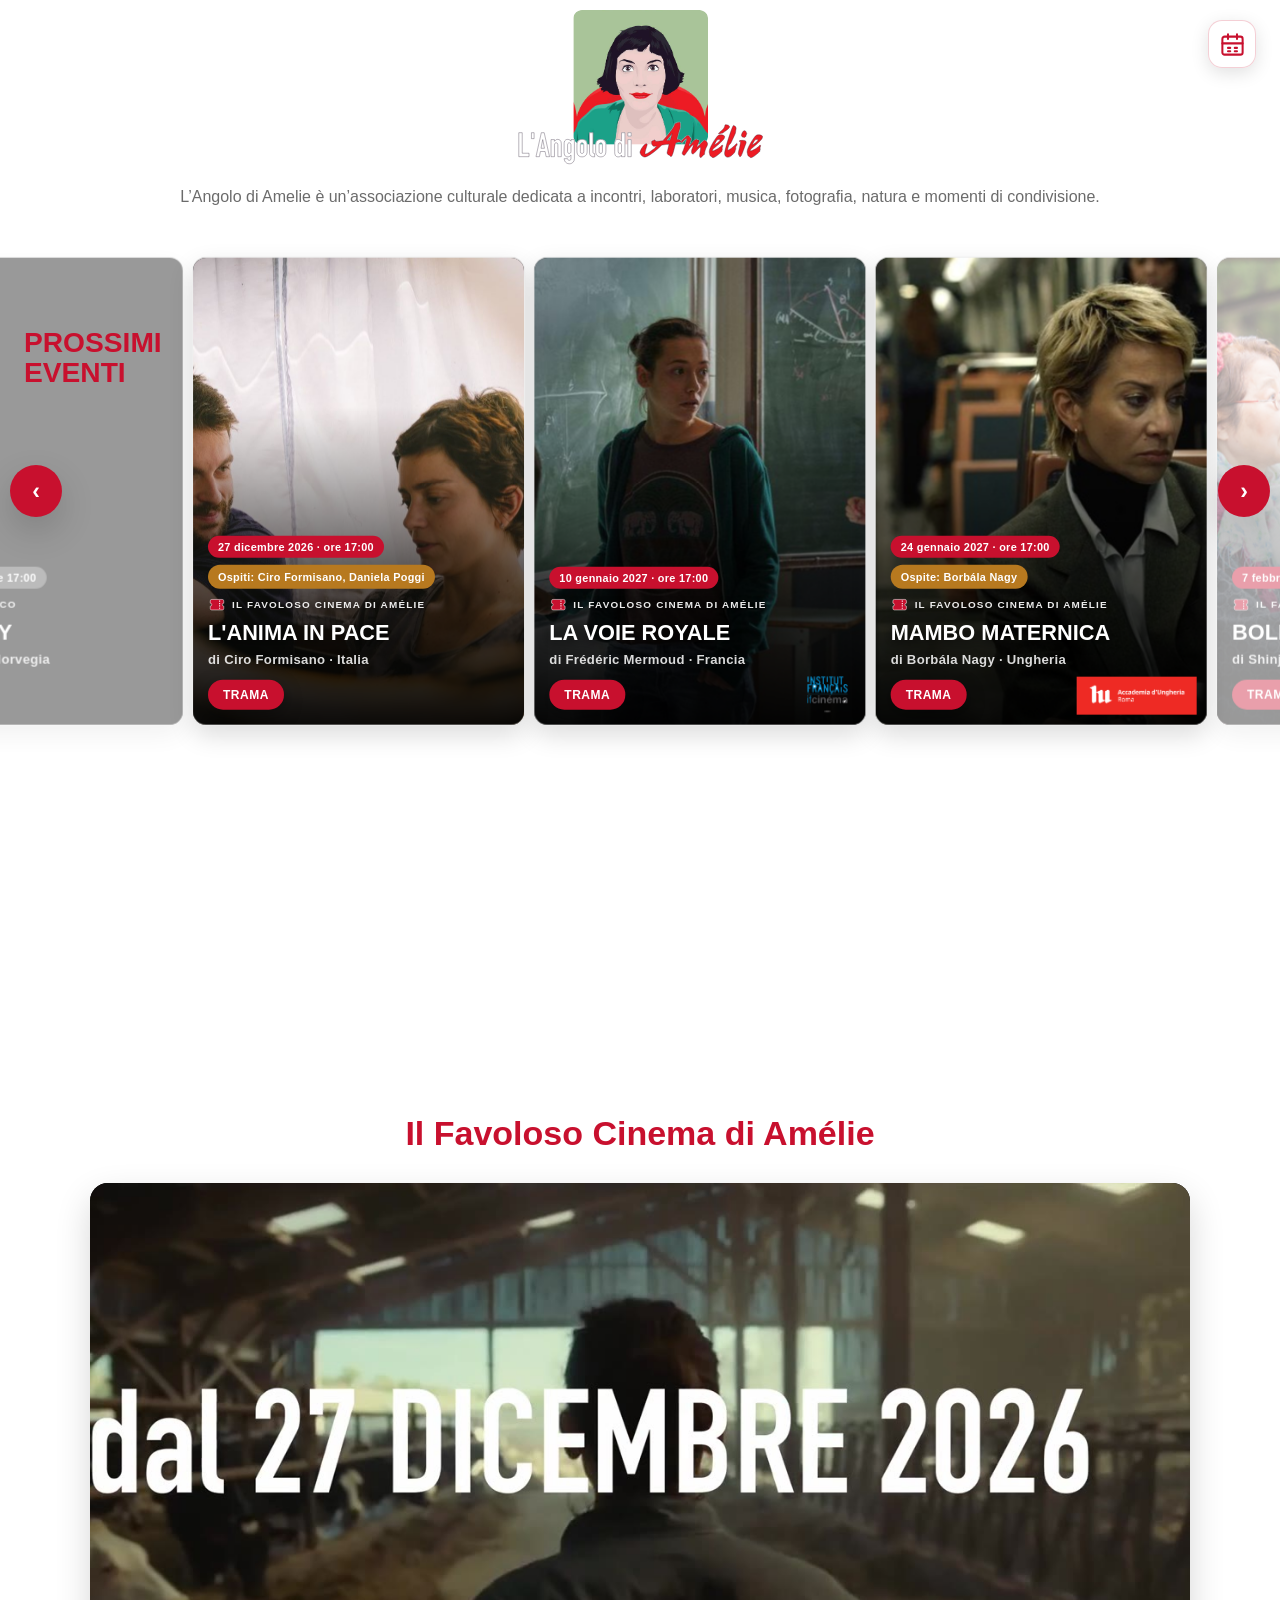
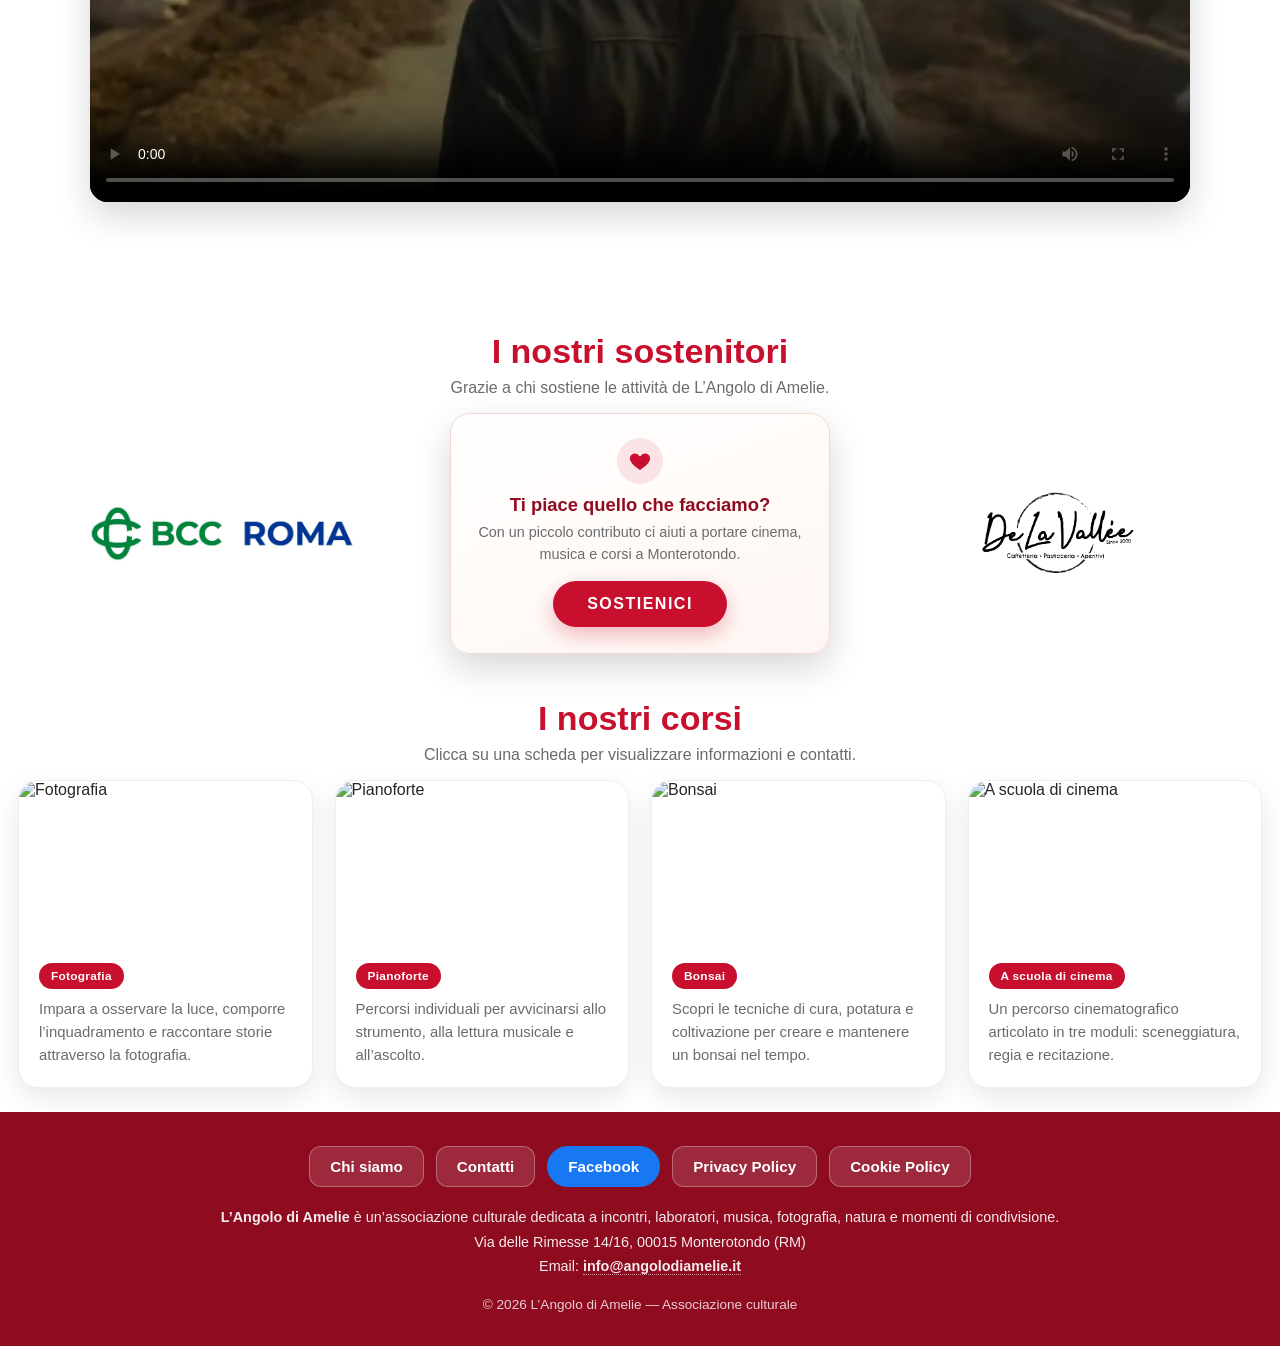
==== index.html @ 2b1092cf "Eventi da un foglio Google pubblicato come CSV - FOGLIO_EVENTI in eventi.js: indirizzo del foglio pu" ====
<!doctype html>
<html lang="it">
<head>
<meta charset="utf-8">
<meta name="viewport" content="width=device-width, initial-scale=1">
<title>L'Angolo di Amelie — Eventi e corsi</title>
<!-- Anteprima di condivisione -->
<meta property="og:type" content="website">
<meta property="og:locale" content="it_IT">
<meta property="og:site_name" content="L’Angolo di Amelie">
<meta property="og:title" content="L’Angolo di Amelie">
<meta property="og:description" content="Cinema, musica, corsi e incontri: scopri la programmazione e le attività dell’associazione.">
<meta property="og:url" content="https://angolodiamelie.it/">
<meta property="og:image" content="https://angolodiamelie.it/anteprima-social.png">
<meta property="og:image:type" content="image/png">
<meta property="og:image:width" content="1200">
<meta property="og:image:height" content="630">
<meta property="og:image:alt" content="Logo L’Angolo di Amelie su fondo bianco">
<link rel="icon" type="image/png" href="L-angolo-di-Amelie_favicon.png">
<link rel="apple-touch-icon" href="L-angolo-di-Amelie_favicon.png">
<link rel="stylesheet" href="comune.css?v=20261127a">
<link rel="stylesheet" href="home.css?v=20261127a">
<script data-goatcounter="https://moondoglies.goatcounter.com/count" async src="https://gc.zgo.at/count.js"></script>
</head>
<body>
<div class="intro-overlay" id="introOverlay">
  <div class="intro-logo" role="img" aria-label="L’Angolo di Amelie"></div>
</div>
<header>
  <div class="header-inner">
    <div class="logo">
      <div class="logo-bg" id="logoBg" role="img" aria-label="L’Angolo di Amelie"></div>
    </div>
  </div>
  <a id="headerCalendar" class="header-btn" href="eventi.html" aria-label="Tutti gli eventi" title="Calendario degli eventi"><svg xmlns="http://www.w3.org/2000/svg" viewBox="0 0 24 24" fill="none" stroke="currentColor" stroke-width="1.8" stroke-linecap="round" stroke-linejoin="round" aria-hidden="true" focusable="false"><rect x="3" y="5" width="18" height="16" rx="2"/><path d="M16 3v4M8 3v4M3 11h18M8 15h2M14 15h2M8 18h2M14 18h2"/></svg></a>
</header>
<main>
  <!-- 1ª sezione: eventi -->
  <section class="home-events home-panel" id="home-eventi" aria-label="Eventi">
    <div class="page-title">
      <p>L’Angolo di Amelie è un’associazione culturale dedicata a incontri, laboratori, musica, fotografia, natura e momenti di condivisione.</p>
    </div>
    <div class="carousel-zone" id="carouselZone" role="region" aria-label="Programmazione eventi">
      <h2 class="carousel-label" id="carouselLabel"><button type="button" id="resetCarousel" aria-label="Torna al primo evento futuro">Prossimi eventi</button></h2>
      <button class="nav-arrow prev" id="prevBtn" type="button" aria-label="Evento precedente">‹</button>
      <div class="track" id="track"></div>
      <button class="nav-arrow next" id="nextBtn" type="button" aria-label="Evento successivo">›</button>
    </div>
  </section>

  <!-- Qui compare la sezione "video in evidenza", solo se impostata in eventi.js -->

  <!-- 2ª sezione: sostenitori + corsi (+ footer su desktop) -->
  <div class="home-finale home-panel" id="home-finale">
    <div class="home-finale-contenuto">
      <section class="sostenitori-e-section" id="home-sostenitori" aria-labelledby="titoloSostenitori">
        <div class="section-title">
          <h2 id="titoloSostenitori">I nostri sostenitori</h2>
          <p>Grazie a chi sostiene le attività de L’Angolo di Amelie.</p>
        </div>
        <div class="sostenitori-e-grid" id="sostenitoriEGrid"></div>
      </section>
      <section class="corsi" id="home-corsi" aria-labelledby="titoloCorsi">
        <div class="section-title">
          <h2 id="titoloCorsi">I nostri corsi</h2>
          <p>Clicca su una scheda per visualizzare informazioni e contatti.</p>
        </div>
        <div class="course-grid"></div>
      </section>
    </div>
  </div>
</main>
<footer></footer>
<script src="eventi.js?v=20261127a"></script>
<script src="comune.js?v=20261127a"></script>
<!-- home, corsi e dona partono quando gli eventi sono pronti (dal foglio Google o da eventi.js) -->
<script>avviaScriptDopoEventi(['home.js?v=20261127a','corsi.js?v=20261127a','dona.js?v=20261127a']);</script>
</body>
</html>
---- comune.css ----
/* Stili condivisi da tutte le pagine del sito */
:root{
  --logo-sito:url("L-angolo-di-Amelie_logo2.svg");
  --rosso:#c8102e;
  --rosso-scuro:#8e0b20;
  --ambra:#b7791f;
  --bianco:#fff;
  --testo:#262626;
  --grigio:#6b6b6b;
  --ombra:0 14px 35px rgba(0,0,0,.16);
  --font-titoli:"Helvetica", "Helvetica Neue", Arial, sans-serif;
  --font-dettagli:"Futura", "Futura PT", "Century Gothic", "Avenir Next", Arial, sans-serif;
}
*{box-sizing:border-box}
html{-webkit-text-size-adjust:100%;text-size-adjust:100%;}
body{margin:0;color:var(--testo);background:var(--bianco);font-family:var(--font-dettagli);min-height:100vh;display:flex;flex-direction:column;}
a{color:inherit;text-decoration:none}
button{font-family:var(--font-dettagli)}
h1,h2,h3{font-family:var(--font-titoli);}

/* Header con logo che sfuma allo scroll */
header{position:fixed;top:0;left:0;right:0;z-index:100;background:transparent;color:#fff;box-shadow:none;pointer-events:none;}
.header-inner{max-width:3840px;margin:auto;padding:10px 20px;display:flex;align-items:center;justify-content:center;gap:16px;}
.logo{flex:1;min-width:0;display:flex;align-items:center;justify-content:center;}
/* Logo unico per tutte le pagine (header e animazione di apertura): per cambiarlo modifica --logo-sito in :root */
.logo-bg{position:relative;width:100%;max-width:560px;height:clamp(160px, 12vw, 200px);background-image:var(--logo-sito);background-size:contain;background-repeat:no-repeat;background-position:center;opacity:1;transition:opacity .12s linear;will-change:opacity;}

@media(max-width:760px){.logo-bg{max-width:100%}}

/* Pulsante tondo in alto a destra (calendario in home, casa nella pagina eventi) */
.header-btn{position:absolute;top:calc(20px + env(safe-area-inset-top,0px));right:calc(24px + env(safe-area-inset-right,0px));width:48px;height:48px;display:flex;align-items:center;justify-content:center;pointer-events:auto;color:var(--rosso);background:rgba(255,255,255,.94);border:1px solid rgba(200,16,46,.2);border-radius:14px;box-shadow:0 5px 18px rgba(0,0,0,.12);transition:transform .2s ease,background .2s ease,color .2s ease}
.header-btn svg{width:27px;height:27px;display:block}
.header-btn:hover{transform:translateY(-2px);background:var(--rosso);color:#fff}
.header-btn:focus-visible{outline:3px solid var(--rosso);outline-offset:4px}
body.card-aperta .header-btn{pointer-events:none}
@media(max-width:760px){.header-btn{top:calc(14px + env(safe-area-inset-top,0px));right:calc(14px + env(safe-area-inset-right,0px));width:44px;height:44px}}
@media(prefers-reduced-motion:reduce){.header-btn{transition:none}.header-btn:hover{transform:none}}

/* Footer */
footer{background:var(--rosso-scuro);color:#fff;padding:34px 20px;text-align:center;margin-top:auto;}
.footer-links{display:flex;justify-content:center;flex-wrap:wrap;gap:12px;margin-bottom:18px;}
.footer-links a,.footer-links button{font:inherit;font-family:var(--font-dettagli);color:#fff;background:rgba(255,255,255,.13);border:1px solid rgba(255,255,255,.3);padding:11px 20px;border-radius:12px;font-weight:700;font-size:.95rem;transition:.2s;cursor:pointer;}
.footer-links a:hover,.footer-links button:hover{background:#fff;color:var(--rosso-scuro)}
.footer-links a:focus-visible,.footer-links button:focus-visible{outline:2px solid #fff;outline-offset:3px;}
.footer-info{font-size:.9rem;opacity:.92;line-height:1.7}
.footer-info a{border-bottom:1px dotted rgba(255,255,255,.6)}
.footer-copy{margin:18px 0 0;font-size:.85rem;opacity:.8}
.email-link{color:#fff;font-weight:700;border-bottom:1px dotted rgba(255,255,255,.6);}
.facebook-btn{background:#1877F2;color:#fff;border:1px solid #1877F2;border-radius:999px;padding:11px 20px;font-weight:700;display:inline-block;}
.facebook-btn:hover{background:#166fe5;color:#fff;border-color:#166fe5;}
.footer-links a.facebook-btn{background:#1877F2;color:#fff;border-color:#1877F2;border-radius:999px;}
.footer-links a.facebook-btn:hover{background:#166fe5;color:#fff;border-color:#166fe5;}
.legal-box a.facebook-btn{color:#fff;}
.contatti-riga{display:flex;align-items:center;gap:10px;flex-wrap:wrap;}
.seguici-su{color:var(--grigio);font-weight:400;}

/* Finestre: Chi siamo, Contatti, Privacy, Cookie */
.legal-overlay{position:fixed;inset:0;z-index:200;display:none;align-items:center;justify-content:center;padding:20px;background:rgba(0,0,0,.65);}
.legal-overlay.open{display:flex;}
.legal-box{position:relative;background:#fff;color:var(--testo);width:min(820px, 100%);max-height:82vh;overflow-y:auto;-webkit-overflow-scrolling:touch;border-radius:18px;padding:clamp(20px,4vw,36px);box-shadow:0 30px 80px rgba(0,0,0,.35);}
.legal-box h2{color:var(--rosso);margin:0 0 18px;font-size:clamp(22px,3.5vw,30px);}
.legal-box h3{color:var(--rosso-scuro);margin:22px 0 8px;font-size:1.1rem;}
.legal-box p,.legal-box li{font-size:.95rem;line-height:1.65;color:#444;}
.legal-box ul{padding-left:20px;margin:8px 0;}
.legal-box a{color:var(--rosso);font-weight:700;}
.legal-close-btn{position:absolute;top:12px;right:12px;width:38px;height:38px;border:0;border-radius:50%;background:var(--rosso);color:#fff;font-size:22px;font-weight:800;line-height:1;cursor:pointer;box-shadow:0 6px 18px rgba(0,0,0,.25);}
.legal-close-btn:hover{background:var(--rosso-scuro);}
.legal-close{margin-top:24px;background:var(--rosso);color:#fff;border:0;padding:12px 22px;border-radius:999px;font-weight:800;letter-spacing:.5px;text-transform:uppercase;cursor:pointer;}
.legal-close:hover{background:var(--rosso-scuro);}
.legal-box a.statuto-btn{display:inline-block;background:var(--rosso);color:#fff;padding:12px 24px;border-radius:999px;font-weight:800;}
.legal-box a.statuto-btn:hover{background:var(--rosso-scuro);}

/* Loghi aggiuntivi degli eventi (patrocini, partner) */
.card-altri-loghi{width:100%;max-width:100%;min-width:0;grid-column:1 / -1;margin-top:18px;overflow-x:auto;overscroll-behavior-x:contain;direction:rtl;-webkit-overflow-scrolling:touch;}
.card-altri-loghi-fila{display:flex;flex-wrap:nowrap;align-items:center;justify-content:flex-end;gap:12px;width:max-content;min-width:100%;direction:ltr;}
.card-altri-loghi-fila img{display:block;position:static;flex:0 0 auto;width:auto;height:44px;max-width:120px;object-fit:contain;transform:none;}
.card-altri-loghi:focus-visible{outline:2px solid var(--rosso);outline-offset:-2px;}

/* Rassegna: riga con icona del biglietto e nome, sopra il titolo della card.
   Il colore viene da coloriRassegne in eventi.js; senza colore si usa il rosso del sito. */
.riga-rassegna{display:inline-flex;align-items:center;gap:6px;margin:0;font-family:var(--font-dettagli);font-size:.68rem;font-weight:800;letter-spacing:1.2px;line-height:1.2;text-transform:uppercase;color:var(--scritta-rassegna,var(--rosso));}
.riga-rassegna svg{width:20px;height:20px;flex:none;display:block;}
.riga-rassegna .biglietto-forma{fill:var(--colore-rassegna,var(--rosso));}
.riga-rassegna .biglietto-perforazione{fill:none;stroke:#fff;stroke-width:1.4;stroke-dasharray:1.6 1.6;}
.testo-nascosto{position:absolute;width:1px;height:1px;margin:-1px;padding:0;overflow:hidden;clip:rect(0 0 0 0);white-space:nowrap;border:0;}
---- home.css ----
/* Stili della home page (index.html). Gli stili comuni sono in comune.css */
body.card-aperta{overflow:hidden;}
body.card-aperta .carousel-zone{touch-action:auto;perspective:none;filter:blur(8px);pointer-events:none;transition:filter .3s ease;}
body.card-aperta header,body.card-aperta footer,body.card-aperta main > *:not(.carousel-zone){filter:blur(8px);pointer-events:none;transition:filter .3s ease;}
.intro-overlay{position:fixed;inset:0;z-index:999;background:var(--bianco);display:flex;align-items:center;justify-content:center;flex-direction:column;gap:18px;transition:opacity .8s ease, visibility .8s ease;}
/* Presentazione (?presentazione): prima il vecchio logo, poi quello nuovo, poi il sito */
.intro-overlay.presentazione{cursor:none;}
.intro-overlay.presentazione .intro-logo{animation:none;opacity:0;transition:opacity .75s ease .45s;}
.intro-overlay.presentazione.logo-nuovo .intro-logo{opacity:1;}
.intro-logo-vecchio{position:fixed;display:block;transform-origin:0 0;opacity:0;pointer-events:none;
  transition:transform .9s cubic-bezier(.65,0,.35,1),opacity .6s ease;}
.intro-logo-vecchio.pronto{opacity:1;}
.intro-vecchio-img{position:absolute;inset:0;width:100%;height:100%;display:block;}
/* Sala in bianco e nero attorno al vecchio logo: il disegno va da -2400 a 3000 in larghezza e da -700 a 1600
   in altezza, nelle unità del vecchio logo (600×843), quindi si posiziona in percentuale rispetto al logo */
.intro-sala{position:absolute;left:-400%;top:-83.037%;width:900%;height:272.835%;max-width:none;display:block;transition:opacity .45s ease;}
/* (la fila davanti è nel codice dopo il logo, quindi viene disegnata sopra di esso) */
.intro-overlay.logo-nuovo .intro-sala{opacity:0;}
/* alla prima pressione: il vecchio logo scivola sopra l'illustrazione del logo nuovo e sfuma in esso */
.intro-overlay.logo-nuovo .intro-logo-vecchio{opacity:0;transition:transform .9s cubic-bezier(.65,0,.35,1),opacity .7s ease .55s;}

/* Chiusura dell'intro in due tempi: prima il logo si dissolve, poi lo sfondo bianco sfuma e svela il sito */
.intro-overlay.hidden{opacity:0;visibility:hidden;pointer-events:none;transition:opacity .8s ease .45s, visibility 0s linear 1.25s;}
.intro-overlay.hidden .intro-logo{animation:dissolvenzaLogo .7s ease forwards;}
@keyframes dissolvenzaLogo{from{opacity:1;transform:scale(1)}to{opacity:0;transform:scale(1.06)}}
@media(prefers-reduced-motion:reduce){
  .intro-overlay.hidden .intro-logo{animation:none;opacity:0}
  .intro-logo-vecchio,.intro-overlay.logo-nuovo .intro-logo-vecchio{transition:opacity .4s ease}
}
.intro-logo{width:min(86vw,640px);height:clamp(160px,34vh,380px);background-image:var(--logo-sito);background-size:contain;background-repeat:no-repeat;background-position:center;animation:comparsaLogo 1s ease both;}
@keyframes comparsaLogo{from{opacity:0;transform:translateY(12px)}to{opacity:1;transform:translateY(0)}}
.card h3,.page-title h2,.section-title h2,.course-card h3{font-family:var(--font-titoli);}
small,p,span,a,button,.card-date,.card-ospiti,.card p,.place,.course-card p,.social-caption,.hint,.footer-links a{font-family:var(--font-dettagli);}
main{width:100%;max-width:3840px;margin:0 auto;padding:calc(clamp(160px, 12vw, 200px) + 28px) 18px 70px;flex:1;}
.page-title{text-align:center;margin-bottom:2px;}
.page-title h2{color:var(--rosso);margin:0 0 8px;font-size:clamp(24px,4vw,38px)}
.page-title p{margin:0;color:var(--grigio)}
.carousel-zone{position:relative;height:clamp(520px, 78vh, 660px);display:flex;align-items:center;justify-content:center;perspective:1400px;overflow:hidden;touch-action:pan-y;}
.track{position:relative;width:100%;height:100%;transform-style:preserve-3d}
.card{position:absolute;left:50%;top:50%;width:var(--card-w);height:auto;background:#fff;color:var(--testo);border-radius:14px;box-shadow:var(--ombra);overflow:hidden;cursor:pointer;border:1px solid #eee;transition:transform .55s cubic-bezier(.22,.68,.32,1), opacity .45s, filter .45s, box-shadow .45s, width .45s;transform:translate(-50%,-50%);transform-style:preserve-3d;backface-visibility:hidden;-webkit-backface-visibility:hidden;will-change:transform, opacity;touch-action:pan-y;}
.card-poster{position:relative;aspect-ratio:2 / 3;background:#000;overflow:hidden;transform:translateZ(0);backface-visibility:hidden;-webkit-backface-visibility:hidden;will-change:transform, opacity;}
.card-poster img,.card-poster video{width:100%;height:100%;object-fit:cover;display:block;backface-visibility:hidden;-webkit-backface-visibility:hidden;transform:translateZ(0);}
.card-video-poster,.card-video{position:absolute;inset:0;width:100%;height:100%;object-fit:cover;display:block;transition:opacity .45s ease;backface-visibility:hidden;-webkit-backface-visibility:hidden;transform:translateZ(0);}
.card-video{opacity:0;z-index:1;}
.card-video.playing{opacity:1;}
/* Zoom del trailer (zoomVideo in eventi.js): nasconde le bande nere incise nel file.
   Nella card aperta (larga e bassa) il video è già tagliato sopra e sotto, quindi niente zoom. */
.card:not(.expanded) .card-video{transform:translateZ(0) scale(var(--zoom-video,1));}
.card-video-poster{z-index:2;}
.card-video-poster.hidden{opacity:0;pointer-events:none;}
.card-slideshow{position:absolute;inset:0;overflow:hidden;}
.card-slideshow img{position:absolute;inset:0;width:100%;height:100%;object-fit:cover;opacity:0;transition:opacity .8s ease;}
.card-slideshow img.attivo{opacity:1;}
.card-poster::after{content:"";position:absolute;inset:0;background:linear-gradient(to top, rgba(0,0,0,.94) 0%, rgba(0,0,0,.6) 34%, rgba(0,0,0,0) 68%);z-index:3;transform:translateZ(0);will-change:opacity;}
.card-info{position:absolute;left:0;right:0;bottom:0;padding:16px 15px 15px;display:grid;grid-template-columns:minmax(0,1fr);gap:7px;justify-items:start;z-index:4;isolation:isolate;transform:translateZ(1px);backface-visibility:hidden;-webkit-backface-visibility:hidden;will-change:transform, opacity;}
.card-date{width:max-content;background:var(--rosso);color:#fff;padding:5px 10px;border-radius:999px;font-size:.68rem;font-weight:800;letter-spacing:.3px;}
.card-ospiti{width:auto;max-width:100%;background:var(--ambra);color:#fff;padding:5px 10px;border-radius:999px;font-size:.68rem;font-weight:800;letter-spacing:.3px;line-height:1.3;white-space:normal;overflow-wrap:anywhere;text-align:left;}
.card-ospiti.multi{border-radius:12px;line-height:1.25;}
.card h3{margin:0;color:#fff;font-size:1.35rem;line-height:1.08;text-shadow:0 2px 12px rgba(0,0,0,.85);}
.card .sottotitolo{margin:0;color:rgba(255,255,255,.85);font-size:.82rem;font-weight:700;letter-spacing:.3px;}
.sinossi-btn{margin-top:6px;background:var(--rosso);color:#fff;border:0;padding:8px 15px;border-radius:999px;font-size:.75rem;font-weight:800;letter-spacing:.5px;text-transform:uppercase;cursor:pointer;box-shadow:0 6px 18px rgba(0,0,0,.35);}
.sinossi-btn:hover{background:var(--rosso-scuro);}
.card.past{filter:grayscale(1);opacity:.78}
.card.past .card-date{background:#555}
.card.past .card-ospiti{background:#777}
.card.current{z-index:20;box-shadow:0 30px 70px rgba(0,0,0,.25)}
.card.current h3{font-size:1.5rem}
.card.hidden{opacity:0;pointer-events:none}
.card-details{display:none;padding:clamp(14px,3vw,24px);background:#fff;color:var(--testo);}
.card.expanded .card-details{display:block;}
.card.expanded{position:fixed;top:50%;left:50%;z-index:500;display:flex;flex-direction:column;width:min(720px, calc(100% - 24px));height:auto;max-height:calc(100dvh - 24px);border-radius:18px;overflow:hidden;transform:translate(-50%,-50%);box-shadow:0 30px 80px rgba(0,0,0,.35);cursor:default;background:#fff;color:var(--testo);transition:none;will-change:auto;touch-action:auto;}
.card.expanded .card-poster{flex:0 0 auto;aspect-ratio:auto;height:clamp(200px, 34vh, 420px);}
.card.expanded .card-info{position:absolute;padding:clamp(18px,4vw,30px);}
.card.expanded h3{font-size:clamp(24px,5vw,40px);}
.card.expanded .sottotitolo{font-size:clamp(1rem,2.6vw,1.3rem)}
.card.expanded .sinossi-btn{display:none}
.card.expanded .card-date,.card.expanded .card-ospiti{font-size:clamp(.8rem,2.2vw,1rem);}
.card.expanded .card-details{flex:1 1 auto;min-height:0;overflow-y:auto;-webkit-overflow-scrolling:touch;overscroll-behavior:contain;}
.card.expanded .card-details p.desc{font-size:clamp(1.05rem,2.8vw,1.4rem);line-height:1.7;}
.card-close{display:none;position:fixed;top:14px;right:14px;z-index:501;width:40px;height:40px;border:0;border-radius:50%;background:var(--rosso);color:#fff;font-size:24px;font-weight:800;line-height:1;cursor:pointer;box-shadow:0 6px 18px rgba(0,0,0,.25);}
.card-close:hover{background:var(--rosso-scuro);}
.card.expanded .card-close{display:block;}
.card-details p.desc{margin:0;color:#444;font-size:clamp(.9rem,2vw,1rem);line-height:1.5;}
.nav-arrow{position:absolute;top:50%;transform:translateY(-50%);z-index:40;width:52px;height:52px;border-radius:50%;border:0;cursor:pointer;background:var(--rosso);color:#fff;font-size:23px;font-weight:800;box-shadow:var(--ombra);transition:.2s}
.nav-arrow:hover{background:var(--rosso-scuro)}
.nav-arrow.prev{left:10px}
.nav-arrow.next{right:10px}
.nav-arrow:disabled{opacity:.28;cursor:not-allowed}
.hint{text-align:center;color:var(--grigio);font-size:.9rem;margin-top:12px}
.programma-btn-wrap{text-align:center;margin-top:26px;}
.programma-btn{display:inline-block;background:var(--rosso);color:#fff;padding:14px 28px;border-radius:999px;font-weight:800;letter-spacing:.5px;text-transform:uppercase;box-shadow:0 10px 26px rgba(0,0,0,.18);transition:.2s;}
.programma-btn:hover{background:var(--rosso-scuro);transform:translateY(-2px);}
.corsi{margin-top:80px}
.section-title{text-align:center;margin-bottom:24px}
.section-title h2{color:var(--rosso);margin:0 0 8px;font-size:clamp(24px,3.5vw,34px)}
.section-title p{margin:0;color:var(--grigio)}
.course-grid{display:grid;grid-template-columns:repeat(auto-fit,minmax(270px,1fr));gap:22px;}
.course-card{background:#fff;border:1px solid #eee;border-radius:20px;overflow:hidden;box-shadow:0 10px 28px rgba(0,0,0,.09);transition:transform .25s, box-shadow .25s;cursor:pointer;}
.course-card:hover{transform:translateY(-5px);box-shadow:var(--ombra)}
.course-card img{width:100%;height:200px;object-fit:cover;display:block}
.course-body{padding:20px;display:grid;gap:9px}
.course-tag{width:max-content;background:var(--rosso);color:#fff;padding:6px 12px;border-radius:999px;font-size:.74rem;font-weight:800;letter-spacing:.3px;}
.course-card h3{margin:0;font-size:1.25rem;color:var(--rosso-scuro)}
.course-card p{margin:0;color:var(--grigio);font-size:.93rem;line-height:1.55}
.course-info-overlay{position:fixed;inset:0;z-index:300;display:flex;align-items:center;justify-content:center;padding:20px;background:rgba(0,0,0,.65);}
.course-info-modal{position:relative;background:#fff;color:var(--testo);width:min(520px,100%);max-height:82vh;overflow-y:auto;-webkit-overflow-scrolling:touch;border-radius:18px;padding:clamp(22px,4vw,34px);box-shadow:0 30px 80px rgba(0,0,0,.35);}
.course-info-modal h3{margin:0 0 14px;color:var(--rosso);font-size:clamp(22px,3.5vw,30px);}
.course-info-text{margin:0 0 20px;color:#444;line-height:1.6;}
.course-modules{display:grid;gap:12px;margin:0 0 20px;}
.course-module{border:1px solid #eee;border-left:4px solid var(--rosso);border-radius:12px;padding:14px 16px;background:#fff;}
.course-module h4{margin:0 0 8px;color:var(--rosso-scuro);font-size:1.05rem;}
.course-module p{margin:4px 0 0;color:#444;font-size:.92rem;line-height:1.5;}
.course-module.scaduto{border-color:#ddd;border-left-color:#9a9a9a;background:#f4f4f4;}
.course-module.scaduto h4{color:#777;}
.course-module.scaduto p{color:#8a8a8a;}
.course-info-row{display:grid;gap:4px;padding:12px 0;border-top:1px solid #eee;}
.course-info-row strong{color:var(--rosso-scuro);font-size:.82rem;text-transform:uppercase;letter-spacing:.4px;}
.course-info-row a{color:var(--rosso);font-weight:700;}
.course-info-close{position:absolute;top:12px;right:12px;width:38px;height:38px;border:0;border-radius:50%;background:var(--rosso);color:#fff;font-size:22px;font-weight:800;cursor:pointer;}
.course-info-close:hover{background:var(--rosso-scuro)}
@media(max-width:760px){
  /* Card centrale quasi a tutto schermo; resta abbastanza bassa da stare nello schermo anche sui telefoni corti */
  :root{--card-w:min(80vw, 380px, calc((100vh - 250px) / 1.5));--card-w:min(80vw, 380px, calc((100svh - 250px) / 1.5));}
  .carousel-zone{height:calc(var(--card-w) * 1.5 + 36px);margin-left:-18px;margin-right:-18px;}
  .card-info{padding:13px 12px 12px}
  .card h3{font-size:1.12rem}
  .card.current h3{font-size:1.25rem}
  /* Frecce piccole: servono solo a indicare che si può scorrere */
  .nav-arrow{width:30px;height:30px;font-size:15px;line-height:1;padding:0;opacity:.85;box-shadow:0 4px 12px rgba(0,0,0,.2)}
  .nav-arrow.prev{left:6px}
  .nav-arrow.next{right:6px}
  main{padding-top:calc(clamp(160px, 12vw, 200px) + 22px);}
  .card.expanded .card-poster{height:clamp(180px, 28vh, 320px);}
  .card.expanded h3{font-size:clamp(22px,6.5vw,32px);}
  .card.expanded .card-details{padding:16px;padding-bottom:16px;}
}
.carousel-label{display:none}
@media(min-width:761px){
 .carousel-zone{perspective:none;width:100vw;max-width:none;margin-left:calc(50% - 50vw);margin-right:calc(50% - 50vw);--desktop-card-w:230px;--desktop-card-h:322px;--desktop-start:210px;--desktop-peek:64px;height:calc(var(--desktop-card-h) + 100px);isolation:isolate;}
 .track{transform-style:flat}
 .carousel-label{display:block;position:absolute;left:24px;top:calc(50px + var(--desktop-card-h) * .2133);transform:translateY(-50%);width:calc(var(--desktop-start) - 36px);margin:0;z-index:50;color:var(--rosso);font-size:clamp(24px,2.2vw,36px);font-weight:800;line-height:1.08;text-transform:uppercase;transition:color .2s;}
 .carousel-label.su-scuro{color:#fff}
 .carousel-label button{font:inherit;text-transform:inherit;color:inherit;text-align:left;background:transparent;border:0;padding:0;cursor:pointer;line-height:inherit;}
 .carousel-label button:focus-visible{outline:2px solid currentColor;outline-offset:6px;border-radius:3px;}
 /* Card di bordo semitrasparenti (prima erano sfocate con backdrop-filter, che andava ricalcolato
    a ogni fotogramma mentre le card scorrevano e rendeva lo scorrimento a scatti) */
 .carousel-zone .card:not(.expanded){width:var(--desktop-card-w);transform-style:flat;--hover-scale:1;box-shadow:0 10px 26px rgba(0,0,0,.14);transition:transform .35s ease,opacity .3s,filter .3s,box-shadow .25s,visibility 0s;}
 .carousel-zone .card:not(.expanded) .card-poster{aspect-ratio:auto;height:var(--desktop-card-h);}
 .carousel-zone .card:not(.expanded):not(.edge-preview):hover{--hover-scale:var(--desktop-hover-scale,1.025);z-index:30;box-shadow:0 12px 25px rgba(0,0,0,.22);}
 .carousel-zone .card:not(.expanded) h3,.carousel-zone .card.current:not(.expanded) h3{font-size:clamp(1rem,1.7vw,1.5rem)}
 .carousel-zone.dragging .card:not(.expanded){transition:none;--hover-scale:1;cursor:grabbing}
 .carousel-zone img{user-select:none;-webkit-user-drag:none}
 /* La card che esce scivola via e sfuma, e diventa invisibile solo a fine animazione */
 .carousel-zone .card.hidden{visibility:hidden;pointer-events:none;transition:transform .35s ease,opacity .3s,filter .3s,box-shadow .25s,visibility 0s .35s}
 .carousel-zone .card.edge-preview{pointer-events:none;cursor:default;--hover-scale:1;opacity:.4;}
 /* Desktop: poster, immagine e sfumatura non hanno bisogno di un livello grafico proprio (servono
    solo nel carosello 3D del mobile). Ogni card resta un'unica lastra che si sposta: molta meno
    memoria grafica e meno sovrapposizioni da ridisegnare, soprattutto sugli schermi Retina. */
 .carousel-zone .card-poster,.carousel-zone .card-poster img,.carousel-zone .card-video-poster,.carousel-zone .card-poster::after{transform:none;will-change:auto;backface-visibility:visible;-webkit-backface-visibility:visible;}
 .carousel-zone .card-supporto img{transform:none;}
}

/* Loghi sulle card del carosello.
   translateZ(1px) li tiene in un livello stabile sopra il video (come .card-info), così non lampeggiano. */
.card:not(.expanded) .card-altri-loghi{display:none;}
body.card-aperta .nav-arrow{opacity:0;visibility:hidden;pointer-events:none;transition:none;}
.card-supporto{position:absolute;right:10px;bottom:10px;z-index:5;display:flex;align-items:center;gap:6px;max-width:45%;transform:translateZ(1px);backface-visibility:hidden;-webkit-backface-visibility:hidden;will-change:transform;}
.card-supporto img{max-height:44px;max-width:120px;object-fit:contain;display:block;}
.card-logo-alto{position:absolute;left:10px;top:10px;z-index:5;display:flex;align-items:center;gap:6px;max-width:45%;transform:translateZ(1px);backface-visibility:hidden;-webkit-backface-visibility:hidden;will-change:transform;}
.card-logo-alto img{max-height:44px;max-width:120px;object-fit:contain;display:block;}

/* Sostenitori */
.sostenitori-e-section{margin-top:70px;text-align:center;}
.sostenitori-e-section .section-title{margin-bottom:22px;}
.sostenitori-e-section h2{color:var(--rosso);margin:0 0 8px;font-size:clamp(24px,3.5vw,34px);}
.sostenitori-e-section p{margin:0;color:var(--grigio);}
.sostenitori-e-grid{display:grid;grid-template-columns:repeat(2, minmax(0, 1fr));gap:24px;align-items:center;}
.sostenitori-e-box{display:flex;flex-direction:column;align-items:center;justify-content:center;}
.sostenitori-e-stage{position:relative;width:100%;height:150px;}
.sostenitori-e-logo{position:absolute;inset:0;display:flex;align-items:center;justify-content:center;opacity:0;transition:opacity .7s ease;pointer-events:none;}
.sostenitori-e-logo.attivo{opacity:1;pointer-events:auto;}
.sostenitori-e-logo img{max-width:100%;max-height:130px;object-fit:contain;display:block;}
@media(max-width:600px){
  .sostenitori-e-grid{grid-template-columns:1fr;}
  .sostenitori-e-stage{height:110px;}
  .sostenitori-e-logo img{max-height:95px;}
}

/* Video in evidenza (compare solo se impostato in eventi.js) */
.home-video{margin-top:70px;text-align:center;}
.home-video .section-title{margin-bottom:22px;}
.home-video-player{display:block;width:100%;max-width:1100px;max-height:70vh;margin:0 auto;border-radius:18px;background:#000;box-shadow:var(--ombra);}

/* Su mobile il contenitore finale non cambia il layout */
.home-events,.home-finale,.home-finale-contenuto{display:contents}

/* Desktop: due (o tre, con il video) pannelli a tutta altezza con aggancio allo scroll */
@media(min-width:761px){
  html{scroll-snap-type:y proximity}
  main{padding-bottom:0}
  .carousel-label button{position:relative;display:inline-block;transform-origin:left center;transition:transform .22s ease,filter .22s ease}
  .carousel-label button::after{content:"";position:absolute;left:0;right:0;bottom:-7px;height:2px;background:currentColor;transform:scaleX(0);transform-origin:left center;transition:transform .22s ease;pointer-events:none}
  .carousel-label button:hover,.carousel-label button:focus-visible{transform:translateX(4px) scale(1.035);filter:drop-shadow(0 2px 5px rgba(0,0,0,.18))}
  .carousel-label button:hover::after,.carousel-label button:focus-visible::after{transform:scaleX(1)}
  .carousel-label button:active{transform:translateX(2px) scale(.99)}
  .home-panel{scroll-snap-align:start;scroll-margin-top:24px;min-height:calc(100svh - 48px);margin-top:0;padding-top:32px;padding-bottom:48px}
  .home-events{display:block;padding-top:0;scroll-margin-top:calc(clamp(160px,12vw,200px) + 28px)}
  .home-video.home-panel{display:flex;flex-direction:column;justify-content:center}
  .home-video-player{max-height:calc(100svh - 260px)}

  /* Secondo pannello: sostenitori + corsi + footer */
  .home-finale{display:flex;flex-direction:column;min-height:100svh;scroll-margin-top:0;padding-bottom:0}
  .home-finale-contenuto{display:flex;flex:1 0 auto;flex-direction:column;justify-content:center;gap:clamp(28px,5vh,56px);padding-top:8px;padding-bottom:24px}
  .home-finale .sostenitori-e-section,.home-finale .corsi{margin:0}
  .home-finale .section-title{margin-bottom:16px}
  .home-finale .sostenitori-e-stage{height:clamp(80px,12vh,130px)}
  .home-finale .sostenitori-e-logo img{max-height:clamp(70px,11vh,115px)}
  .home-finale .course-card img{height:clamp(120px,18vh,200px)}
  .home-finale > footer{flex:0 0 auto;margin-top:0;width:var(--home-footer-width,100%);margin-left:calc((100% - var(--home-footer-width,100%))/2);margin-right:calc((100% - var(--home-footer-width,100%))/2)}
}
@media(prefers-reduced-motion:reduce){
  .carousel-label button,.carousel-label button::after{transition:none}
  .carousel-label button:hover,.carousel-label button:focus-visible,.carousel-label button:active{transform:none}
}

/* Rassegna sulle card del carosello (fondo scuro) */
.card .riga-rassegna{color:rgba(255,255,255,.92);font-size:.62rem;text-shadow:0 1px 6px rgba(0,0,0,.8);}
.card .riga-rassegna svg{width:18px;height:18px;}
.card .riga-rassegna .biglietto-forma{stroke:rgba(255,255,255,.85);stroke-width:.8;}
.card.expanded .riga-rassegna{font-size:clamp(.7rem,2vw,.85rem);}
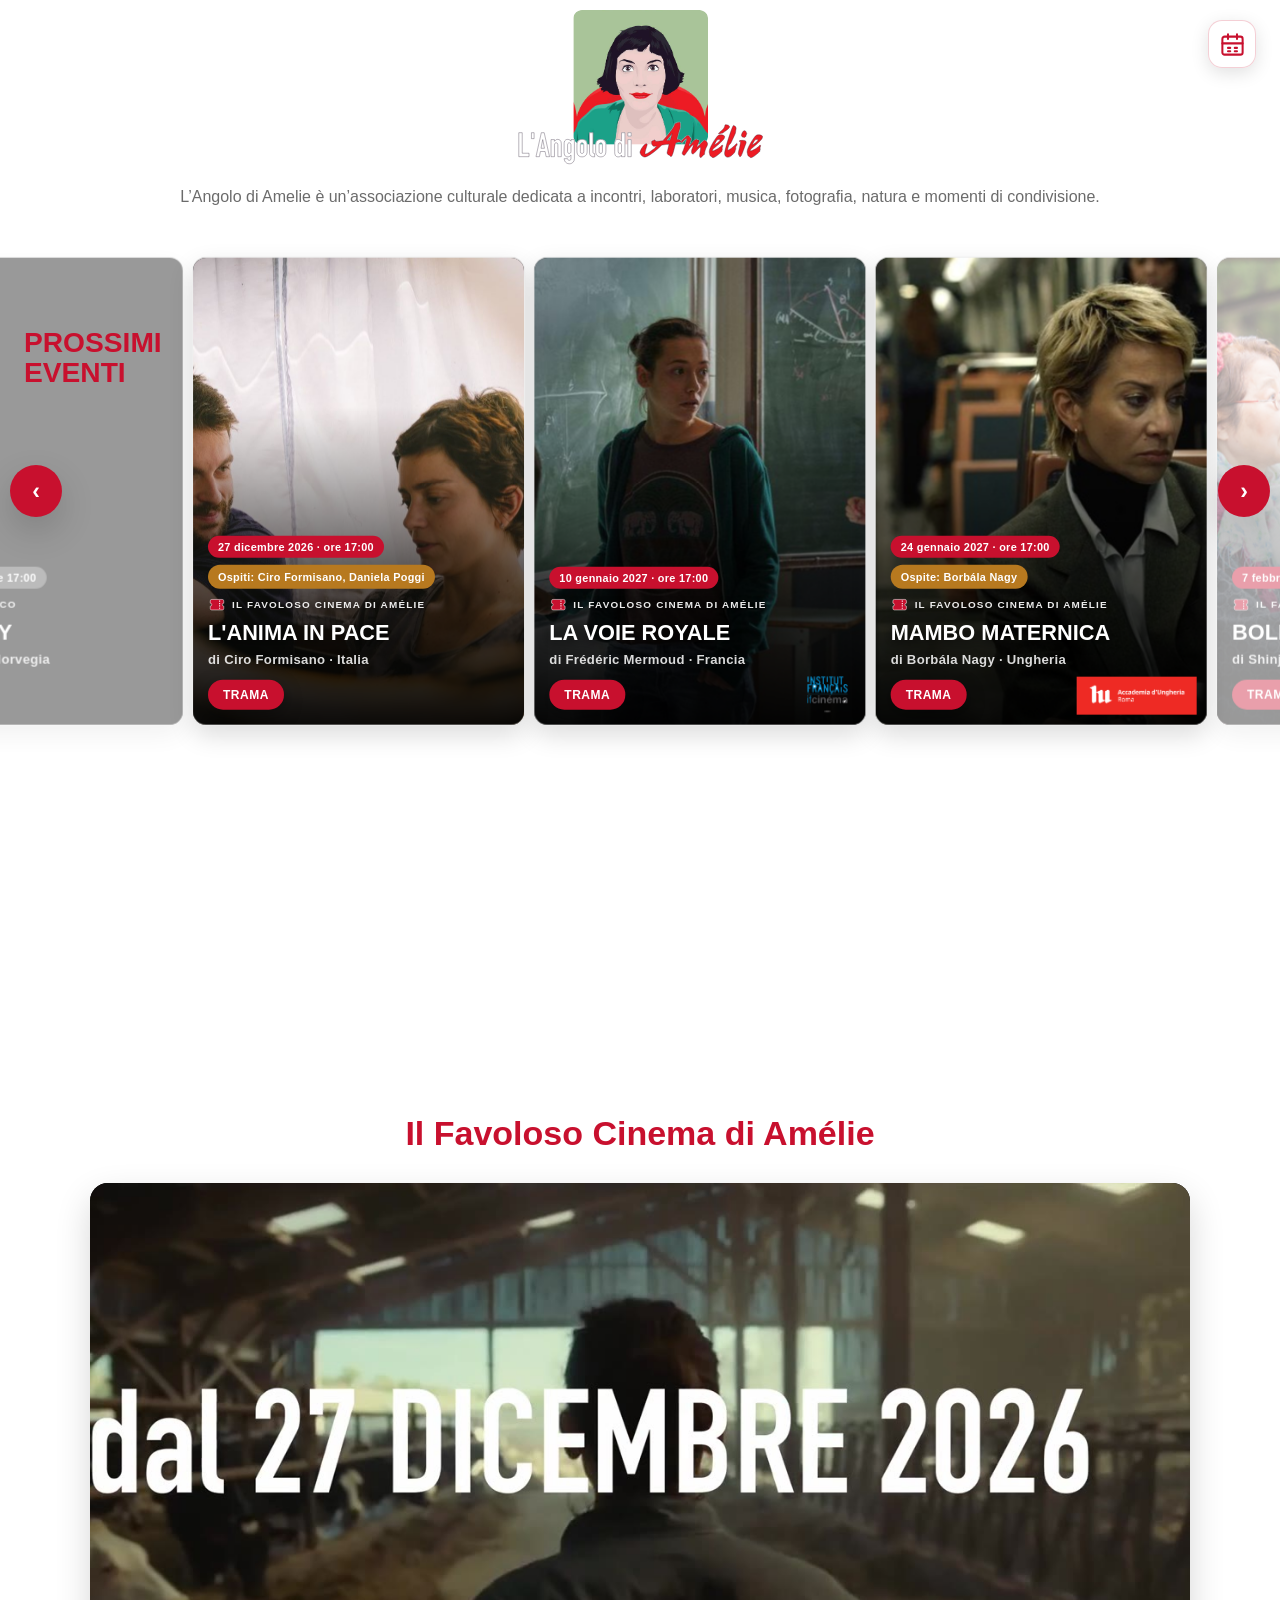
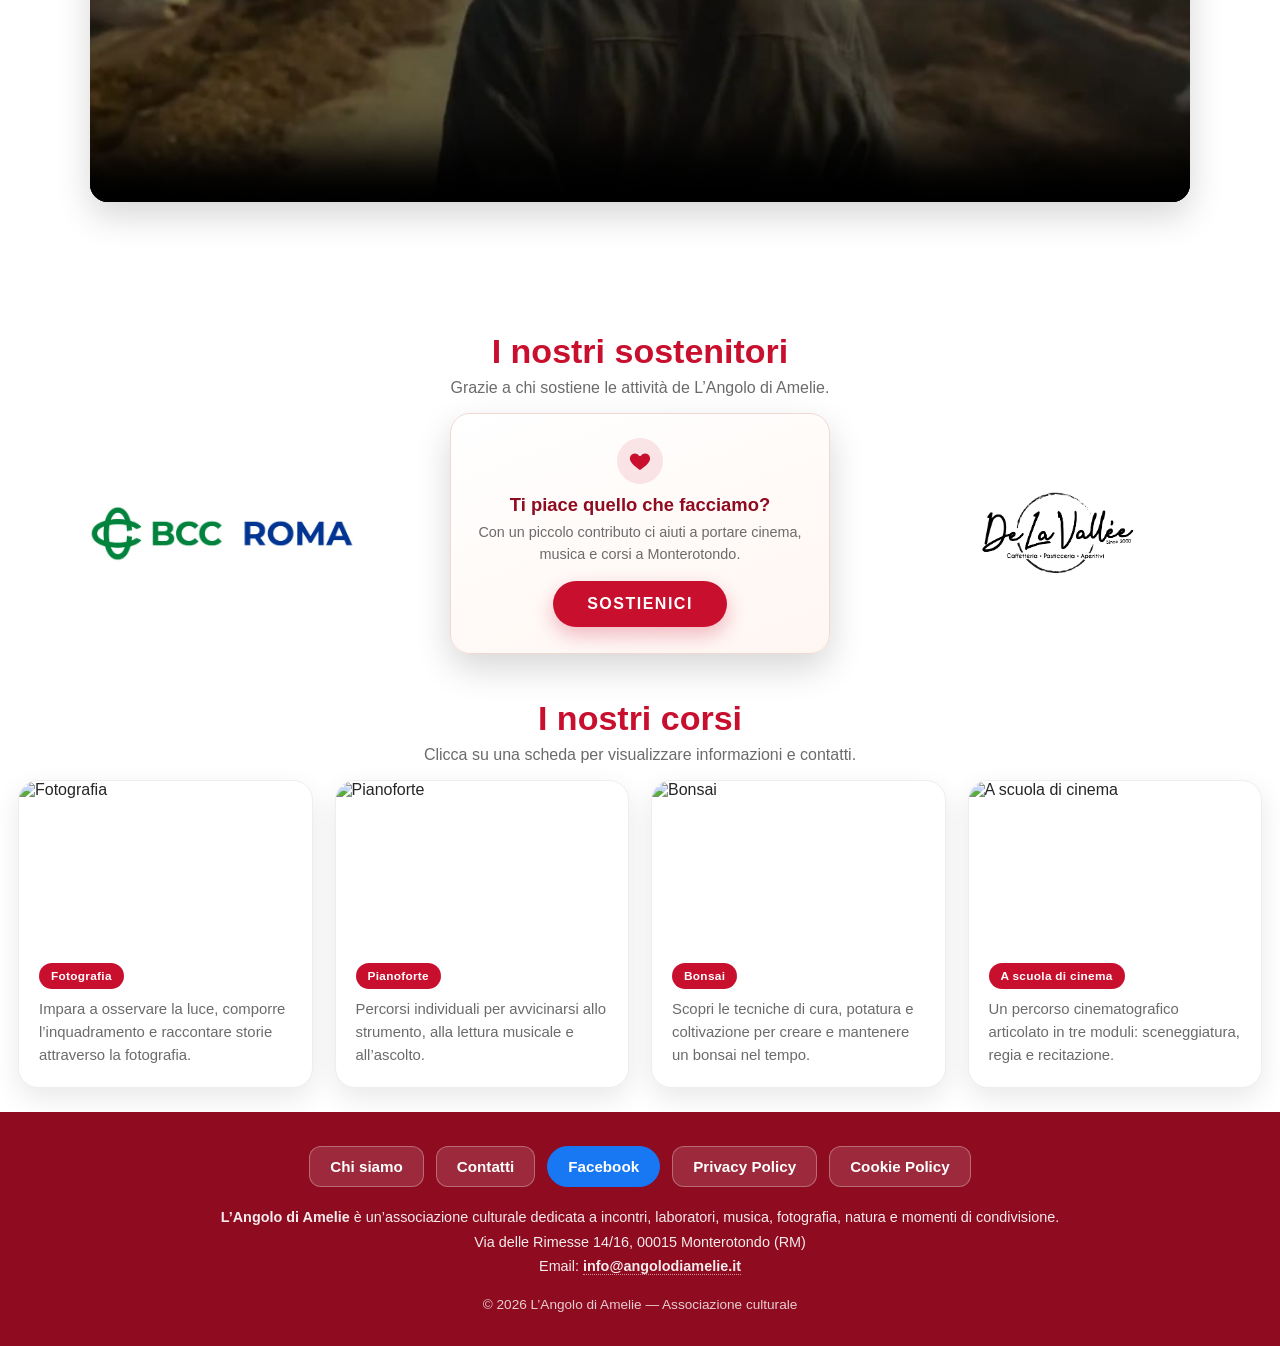
==== commit 896edb3a: "Revert "Eventi da un foglio Google pubblicato come CSV" This reverts commit 2b1092cfc0b94d8fcb1e12f0" ====
--- a/index.html
+++ b/index.html
@@ -18,8 +18,8 @@
 <meta property="og:image:alt" content="Logo L’Angolo di Amelie su fondo bianco">
 <link rel="icon" type="image/png" href="L-angolo-di-Amelie_favicon.png">
 <link rel="apple-touch-icon" href="L-angolo-di-Amelie_favicon.png">
-<link rel="stylesheet" href="comune.css?v=20261127a">
-<link rel="stylesheet" href="home.css?v=20261127a">
+<link rel="stylesheet" href="comune.css?v=20261126j">
+<link rel="stylesheet" href="home.css?v=20261126j">
 <script data-goatcounter="https://moondoglies.goatcounter.com/count" async src="https://gc.zgo.at/count.js"></script>
 </head>
 <body>
@@ -71,9 +71,10 @@
   </div>
 </main>
 <footer></footer>
-<script src="eventi.js?v=20261127a"></script>
-<script src="comune.js?v=20261127a"></script>
-<!-- home, corsi e dona partono quando gli eventi sono pronti (dal foglio Google o da eventi.js) -->
-<script>avviaScriptDopoEventi(['home.js?v=20261127a','corsi.js?v=20261127a','dona.js?v=20261127a']);</script>
+<script src="eventi.js?v=20261126j"></script>
+<script src="comune.js?v=20261126j"></script>
+<script src="home.js?v=20261126j"></script>
+<script src="corsi.js?v=20261126j"></script>
+<script src="dona.js?v=20261126j"></script>
 </body>
 </html>
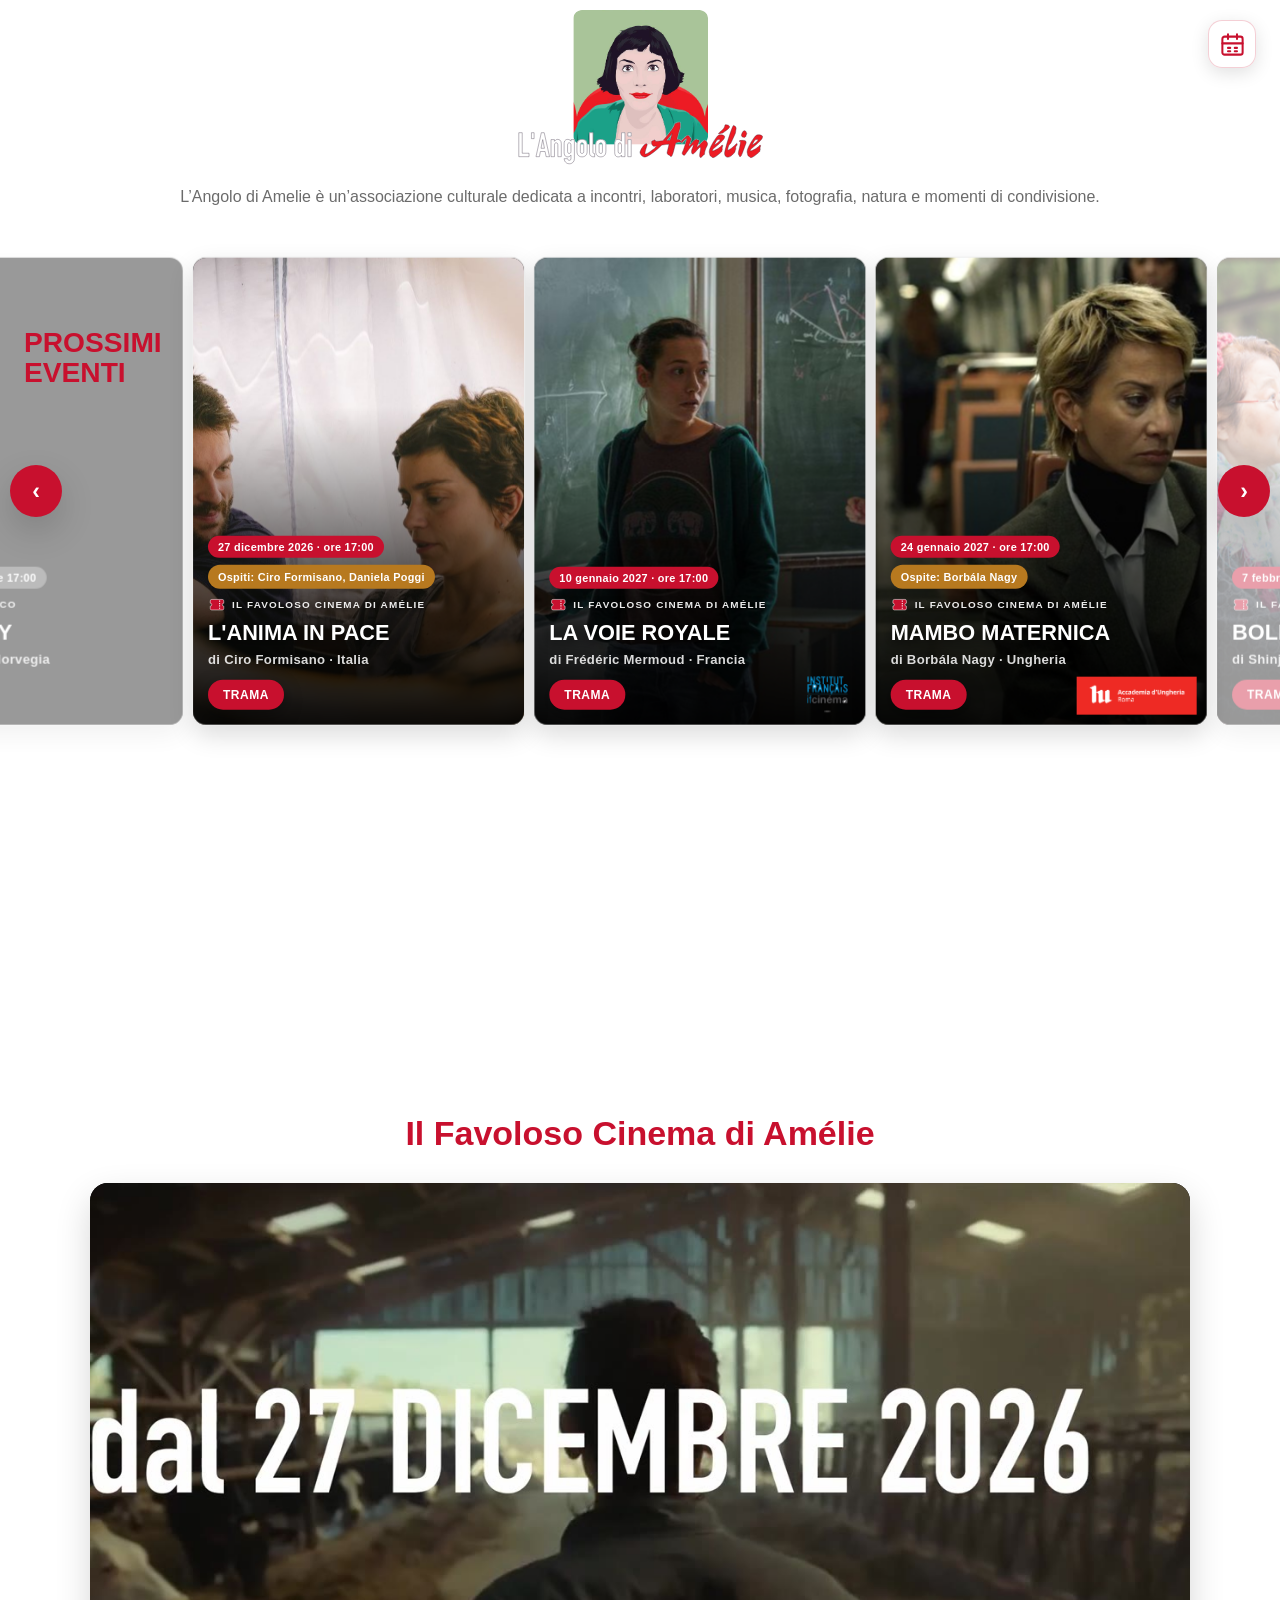
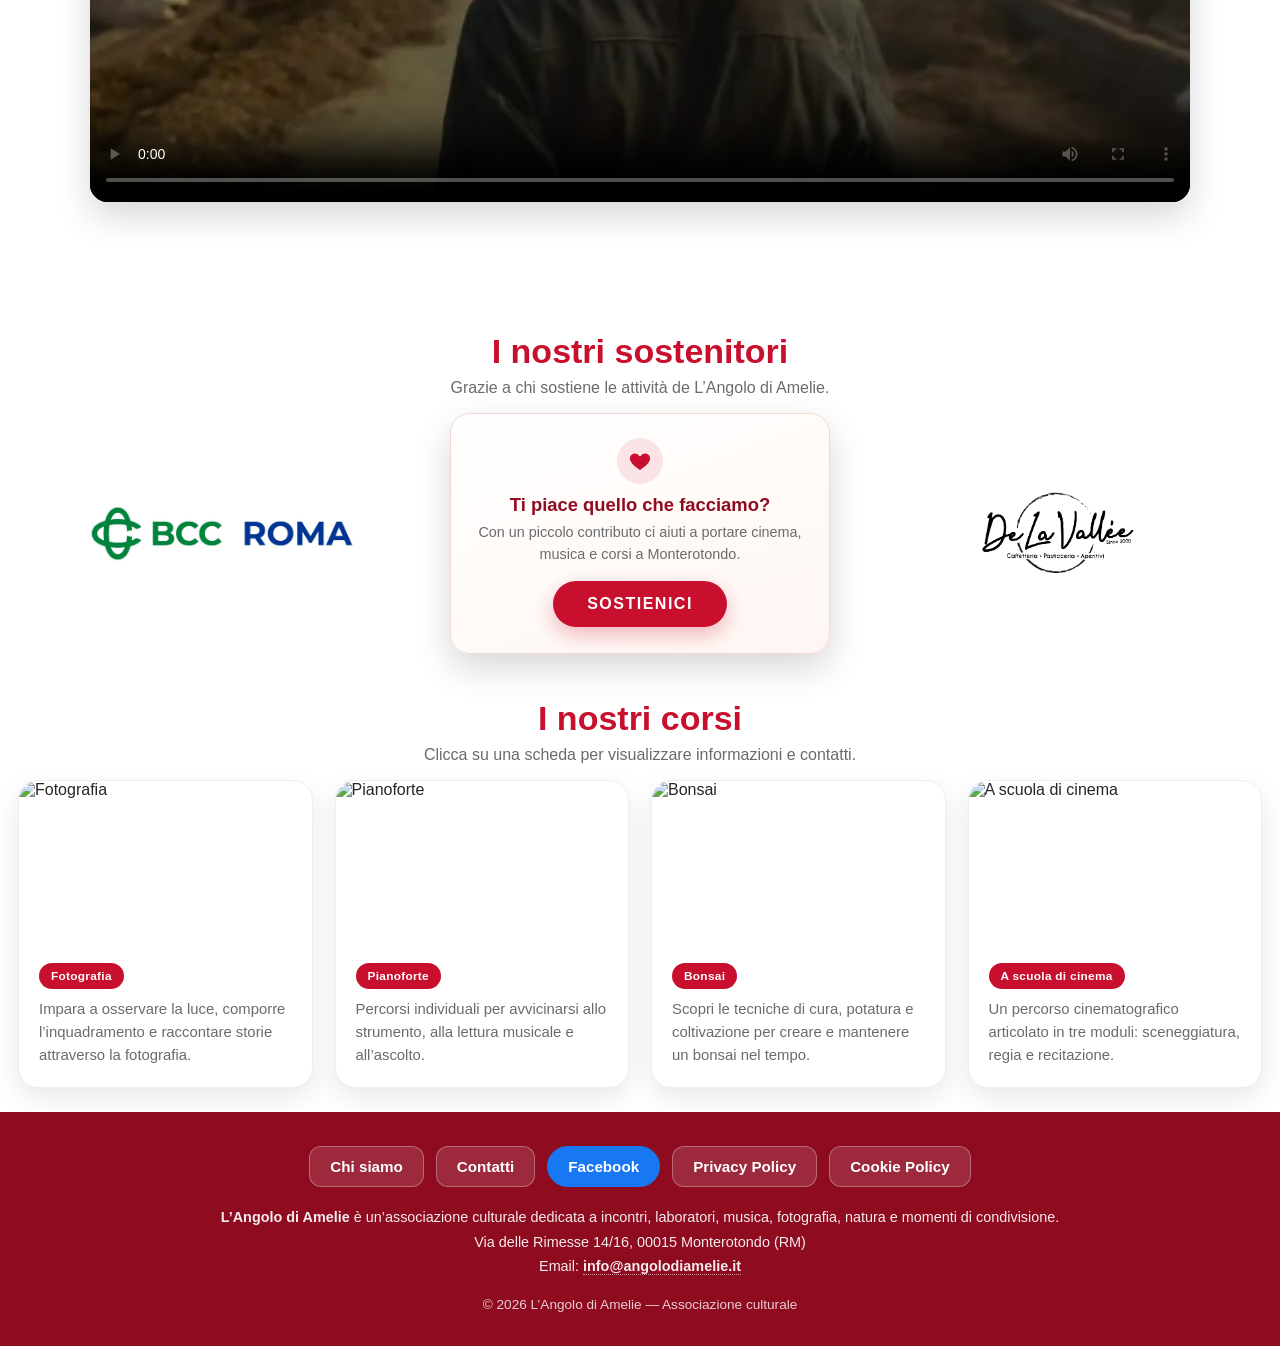
==== commit b7f3bec2: "Indicizzazione Google: sitemap, robots, descrizioni, titoli h1 e dati strutturati degli eventi Co-Au" ====
--- a/index.html
+++ b/index.html
@@ -3,7 +3,9 @@
 <head>
 <meta charset="utf-8">
 <meta name="viewport" content="width=device-width, initial-scale=1">
-<title>L'Angolo di Amelie — Eventi e corsi</title>
+<title>L'Angolo di Amelie — Associazione culturale a Monterotondo: cinema, musica e corsi</title>
+<meta name="description" content="Associazione culturale di Monterotondo (RM): film con registi e ospiti, rassegne, concerti e corsi di fotografia, pianoforte e cinema. Scopri i prossimi eventi.">
+<link rel="canonical" href="https://angolodiamelie.it/">
 <!-- Anteprima di condivisione -->
 <meta property="og:type" content="website">
 <meta property="og:locale" content="it_IT">
@@ -18,8 +20,29 @@
 <meta property="og:image:alt" content="Logo L’Angolo di Amelie su fondo bianco">
 <link rel="icon" type="image/png" href="L-angolo-di-Amelie_favicon.png">
 <link rel="apple-touch-icon" href="L-angolo-di-Amelie_favicon.png">
-<link rel="stylesheet" href="comune.css?v=20261126j">
-<link rel="stylesheet" href="home.css?v=20261126j">
+<link rel="stylesheet" href="comune.css?v=20261127c">
+<link rel="stylesheet" href="home.css?v=20261127c">
+<script type="application/ld+json">
+{
+  "@context": "https://schema.org",
+  "@type": "Organization",
+  "name": "L’Angolo di Amelie",
+  "description": "Associazione culturale di Monterotondo dedicata a cinema, musica, corsi e incontri.",
+  "url": "https://angolodiamelie.it/",
+  "logo": "https://angolodiamelie.it/L-angolo-di-Amelie_favicon.png",
+  "image": "https://angolodiamelie.it/anteprima-social.png",
+  "email": "info@angolodiamelie.it",
+  "address": {
+    "@type": "PostalAddress",
+    "streetAddress": "Via delle Rimesse 14/16",
+    "postalCode": "00015",
+    "addressLocality": "Monterotondo",
+    "addressRegion": "RM",
+    "addressCountry": "IT"
+  },
+  "sameAs": ["https://www.facebook.com/share/1EsXa52DvT/"]
+}
+</script>
 <script data-goatcounter="https://moondoglies.goatcounter.com/count" async src="https://gc.zgo.at/count.js"></script>
 </head>
 <body>
@@ -38,6 +61,7 @@
   <!-- 1ª sezione: eventi -->
   <section class="home-events home-panel" id="home-eventi" aria-label="Eventi">
     <div class="page-title">
+      <h1 class="testo-nascosto">L’Angolo di Amelie — associazione culturale a Monterotondo</h1>
       <p>L’Angolo di Amelie è un’associazione culturale dedicata a incontri, laboratori, musica, fotografia, natura e momenti di condivisione.</p>
     </div>
     <div class="carousel-zone" id="carouselZone" role="region" aria-label="Programmazione eventi">
@@ -71,10 +95,10 @@
   </div>
 </main>
 <footer></footer>
-<script src="eventi.js?v=20261126j"></script>
-<script src="comune.js?v=20261126j"></script>
-<script src="home.js?v=20261126j"></script>
-<script src="corsi.js?v=20261126j"></script>
-<script src="dona.js?v=20261126j"></script>
+<script src="eventi.js?v=20261127c"></script>
+<script src="comune.js?v=20261127c"></script>
+<script src="home.js?v=20261127c"></script>
+<script src="corsi.js?v=20261127c"></script>
+<script src="dona.js?v=20261127c"></script>
 </body>
 </html>
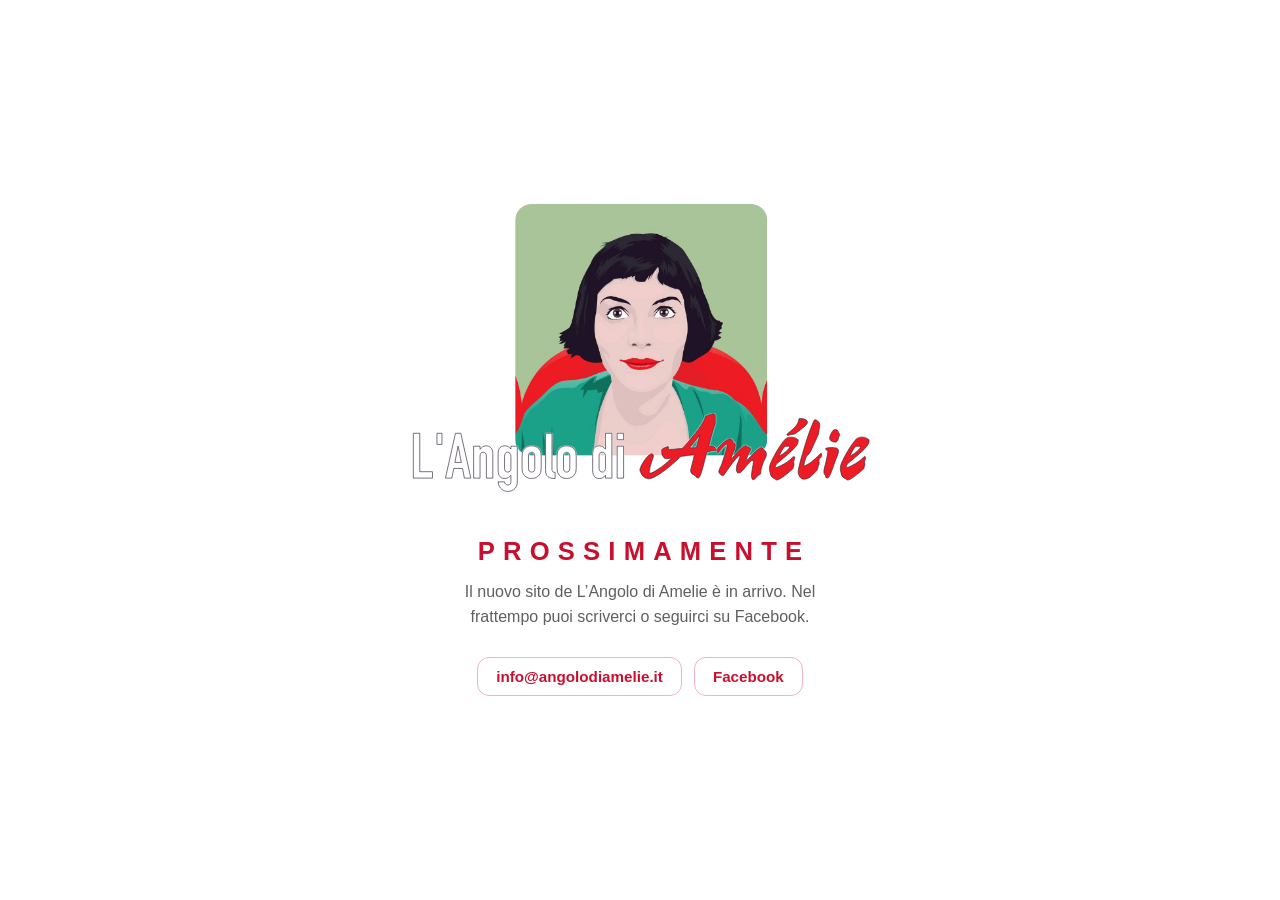
==== commit a2d1361e: "Pagina temporanea Prossimamente: il sito vero passa a un indirizzo di anteprima non indicizzato Co-A" ====
--- a/index.html
+++ b/index.html
@@ -3,102 +3,49 @@
 <head>
 <meta charset="utf-8">
 <meta name="viewport" content="width=device-width, initial-scale=1">
-<title>L'Angolo di Amelie — Associazione culturale a Monterotondo: cinema, musica e corsi</title>
-<meta name="description" content="Associazione culturale di Monterotondo (RM): film con registi e ospiti, rassegne, concerti e corsi di fotografia, pianoforte e cinema. Scopri i prossimi eventi.">
+<!-- PAGINA TEMPORANEA "PROSSIMAMENTE".
+     Il sito vero è in anteprima-smza67.html. Quando il sito diventa ufficiale:
+     cancella questo file e rinomina anteprima-smza67.html in index.html (oppure chiedi a Claude). -->
+<title>L'Angolo di Amelie — Prossimamente</title>
+<meta name="description" content="L’Angolo di Amelie, associazione culturale di Monterotondo (RM). Il nuovo sito è in arrivo.">
 <link rel="canonical" href="https://angolodiamelie.it/">
-<!-- Anteprima di condivisione -->
 <meta property="og:type" content="website">
 <meta property="og:locale" content="it_IT">
 <meta property="og:site_name" content="L’Angolo di Amelie">
-<meta property="og:title" content="L’Angolo di Amelie">
-<meta property="og:description" content="Cinema, musica, corsi e incontri: scopri la programmazione e le attività dell’associazione.">
+<meta property="og:title" content="L’Angolo di Amelie — Prossimamente">
+<meta property="og:description" content="Il nuovo sito de L’Angolo di Amelie è in arrivo.">
 <meta property="og:url" content="https://angolodiamelie.it/">
 <meta property="og:image" content="https://angolodiamelie.it/anteprima-social.png">
-<meta property="og:image:type" content="image/png">
 <meta property="og:image:width" content="1200">
 <meta property="og:image:height" content="630">
-<meta property="og:image:alt" content="Logo L’Angolo di Amelie su fondo bianco">
-<link rel="icon" type="image/png" href="L-angolo-di-Amelie_favicon.png">
+<link rel="icon" href="/favicon.ico" sizes="48x48">
+<link rel="icon" type="image/png" sizes="192x192" href="/favicon-192.png">
 <link rel="apple-touch-icon" href="L-angolo-di-Amelie_favicon.png">
-<link rel="stylesheet" href="comune.css?v=20261127c">
-<link rel="stylesheet" href="home.css?v=20261127c">
-<script type="application/ld+json">
-{
-  "@context": "https://schema.org",
-  "@type": "Organization",
-  "name": "L’Angolo di Amelie",
-  "description": "Associazione culturale di Monterotondo dedicata a cinema, musica, corsi e incontri.",
-  "url": "https://angolodiamelie.it/",
-  "logo": "https://angolodiamelie.it/L-angolo-di-Amelie_favicon.png",
-  "image": "https://angolodiamelie.it/anteprima-social.png",
-  "email": "info@angolodiamelie.it",
-  "address": {
-    "@type": "PostalAddress",
-    "streetAddress": "Via delle Rimesse 14/16",
-    "postalCode": "00015",
-    "addressLocality": "Monterotondo",
-    "addressRegion": "RM",
-    "addressCountry": "IT"
-  },
-  "sameAs": ["https://www.facebook.com/share/1EsXa52DvT/"]
-}
-</script>
-<script data-goatcounter="https://moondoglies.goatcounter.com/count" async src="https://gc.zgo.at/count.js"></script>
+<style>
+:root{--rosso:#c8102e;--grigio:#5f5f5f;--font-dettagli:"Futura","Futura PT","Century Gothic","Avenir Next",Arial,sans-serif;}
+*{box-sizing:border-box}
+html,body{height:100%}
+body{margin:0;background:#fff;color:#222;font-family:var(--font-dettagli);display:flex;align-items:center;justify-content:center;text-align:center;padding:24px 16px;}
+main{width:100%;max-width:560px;animation:comparsa 1.2s ease both;}
+.logo{display:block;width:min(100%,460px);height:auto;margin:0 auto 34px;}
+h1{margin:0 0 14px;color:var(--rosso);font-size:clamp(1.2rem,4.5vw,1.6rem);font-weight:800;letter-spacing:.32em;text-transform:uppercase;padding-left:.32em;}
+p{margin:0 auto 28px;max-width:420px;color:var(--grigio);line-height:1.55;font-size:1rem;}
+.contatti{display:flex;flex-wrap:wrap;gap:12px;justify-content:center;}
+.contatti a{color:var(--rosso);text-decoration:none;font-weight:700;font-size:.95rem;padding:10px 18px;border:1px solid rgba(200,16,46,.3);border-radius:12px;transition:background .2s ease,color .2s ease;}
+.contatti a:hover,.contatti a:focus-visible{background:var(--rosso);color:#fff;outline:none;}
+@keyframes comparsa{from{opacity:0;transform:translateY(8px)}to{opacity:1;transform:none}}
+@media (prefers-reduced-motion:reduce){main{animation:none}}
+</style>
 </head>
 <body>
-<div class="intro-overlay" id="introOverlay">
-  <div class="intro-logo" role="img" aria-label="L’Angolo di Amelie"></div>
-</div>
-<header>
-  <div class="header-inner">
-    <div class="logo">
-      <div class="logo-bg" id="logoBg" role="img" aria-label="L’Angolo di Amelie"></div>
-    </div>
-  </div>
-  <a id="headerCalendar" class="header-btn" href="eventi.html" aria-label="Tutti gli eventi" title="Calendario degli eventi"><svg xmlns="http://www.w3.org/2000/svg" viewBox="0 0 24 24" fill="none" stroke="currentColor" stroke-width="1.8" stroke-linecap="round" stroke-linejoin="round" aria-hidden="true" focusable="false"><rect x="3" y="5" width="18" height="16" rx="2"/><path d="M16 3v4M8 3v4M3 11h18M8 15h2M14 15h2M8 18h2M14 18h2"/></svg></a>
-</header>
 <main>
-  <!-- 1ª sezione: eventi -->
-  <section class="home-events home-panel" id="home-eventi" aria-label="Eventi">
-    <div class="page-title">
-      <h1 class="testo-nascosto">L’Angolo di Amelie — associazione culturale a Monterotondo</h1>
-      <p>L’Angolo di Amelie è un’associazione culturale dedicata a incontri, laboratori, musica, fotografia, natura e momenti di condivisione.</p>
-    </div>
-    <div class="carousel-zone" id="carouselZone" role="region" aria-label="Programmazione eventi">
-      <h2 class="carousel-label" id="carouselLabel"><button type="button" id="resetCarousel" aria-label="Torna al primo evento futuro">Prossimi eventi</button></h2>
-      <button class="nav-arrow prev" id="prevBtn" type="button" aria-label="Evento precedente">‹</button>
-      <div class="track" id="track"></div>
-      <button class="nav-arrow next" id="nextBtn" type="button" aria-label="Evento successivo">›</button>
-    </div>
-  </section>
-
-  <!-- Qui compare la sezione "video in evidenza", solo se impostata in eventi.js -->
-
-  <!-- 2ª sezione: sostenitori + corsi (+ footer su desktop) -->
-  <div class="home-finale home-panel" id="home-finale">
-    <div class="home-finale-contenuto">
-      <section class="sostenitori-e-section" id="home-sostenitori" aria-labelledby="titoloSostenitori">
-        <div class="section-title">
-          <h2 id="titoloSostenitori">I nostri sostenitori</h2>
-          <p>Grazie a chi sostiene le attività de L’Angolo di Amelie.</p>
-        </div>
-        <div class="sostenitori-e-grid" id="sostenitoriEGrid"></div>
-      </section>
-      <section class="corsi" id="home-corsi" aria-labelledby="titoloCorsi">
-        <div class="section-title">
-          <h2 id="titoloCorsi">I nostri corsi</h2>
-          <p>Clicca su una scheda per visualizzare informazioni e contatti.</p>
-        </div>
-        <div class="course-grid"></div>
-      </section>
-    </div>
+  <img class="logo" src="L-angolo-di-Amelie_logo2.svg" alt="L’Angolo di Amelie" width="701" height="456">
+  <h1>Prossimamente</h1>
+  <p>Il nuovo sito de L’Angolo di Amelie è in arrivo. Nel frattempo puoi scriverci o seguirci su Facebook.</p>
+  <div class="contatti">
+    <a href="mailto:info@angolodiamelie.it">info@angolodiamelie.it</a>
+    <a href="https://www.facebook.com/share/1EsXa52DvT/?mibextid=wwXIfr" target="_blank" rel="noopener">Facebook</a>
   </div>
 </main>
-<footer></footer>
-<script src="eventi.js?v=20261127c"></script>
-<script src="comune.js?v=20261127c"></script>
-<script src="home.js?v=20261127c"></script>
-<script src="corsi.js?v=20261127c"></script>
-<script src="dona.js?v=20261127c"></script>
 </body>
 </html>
